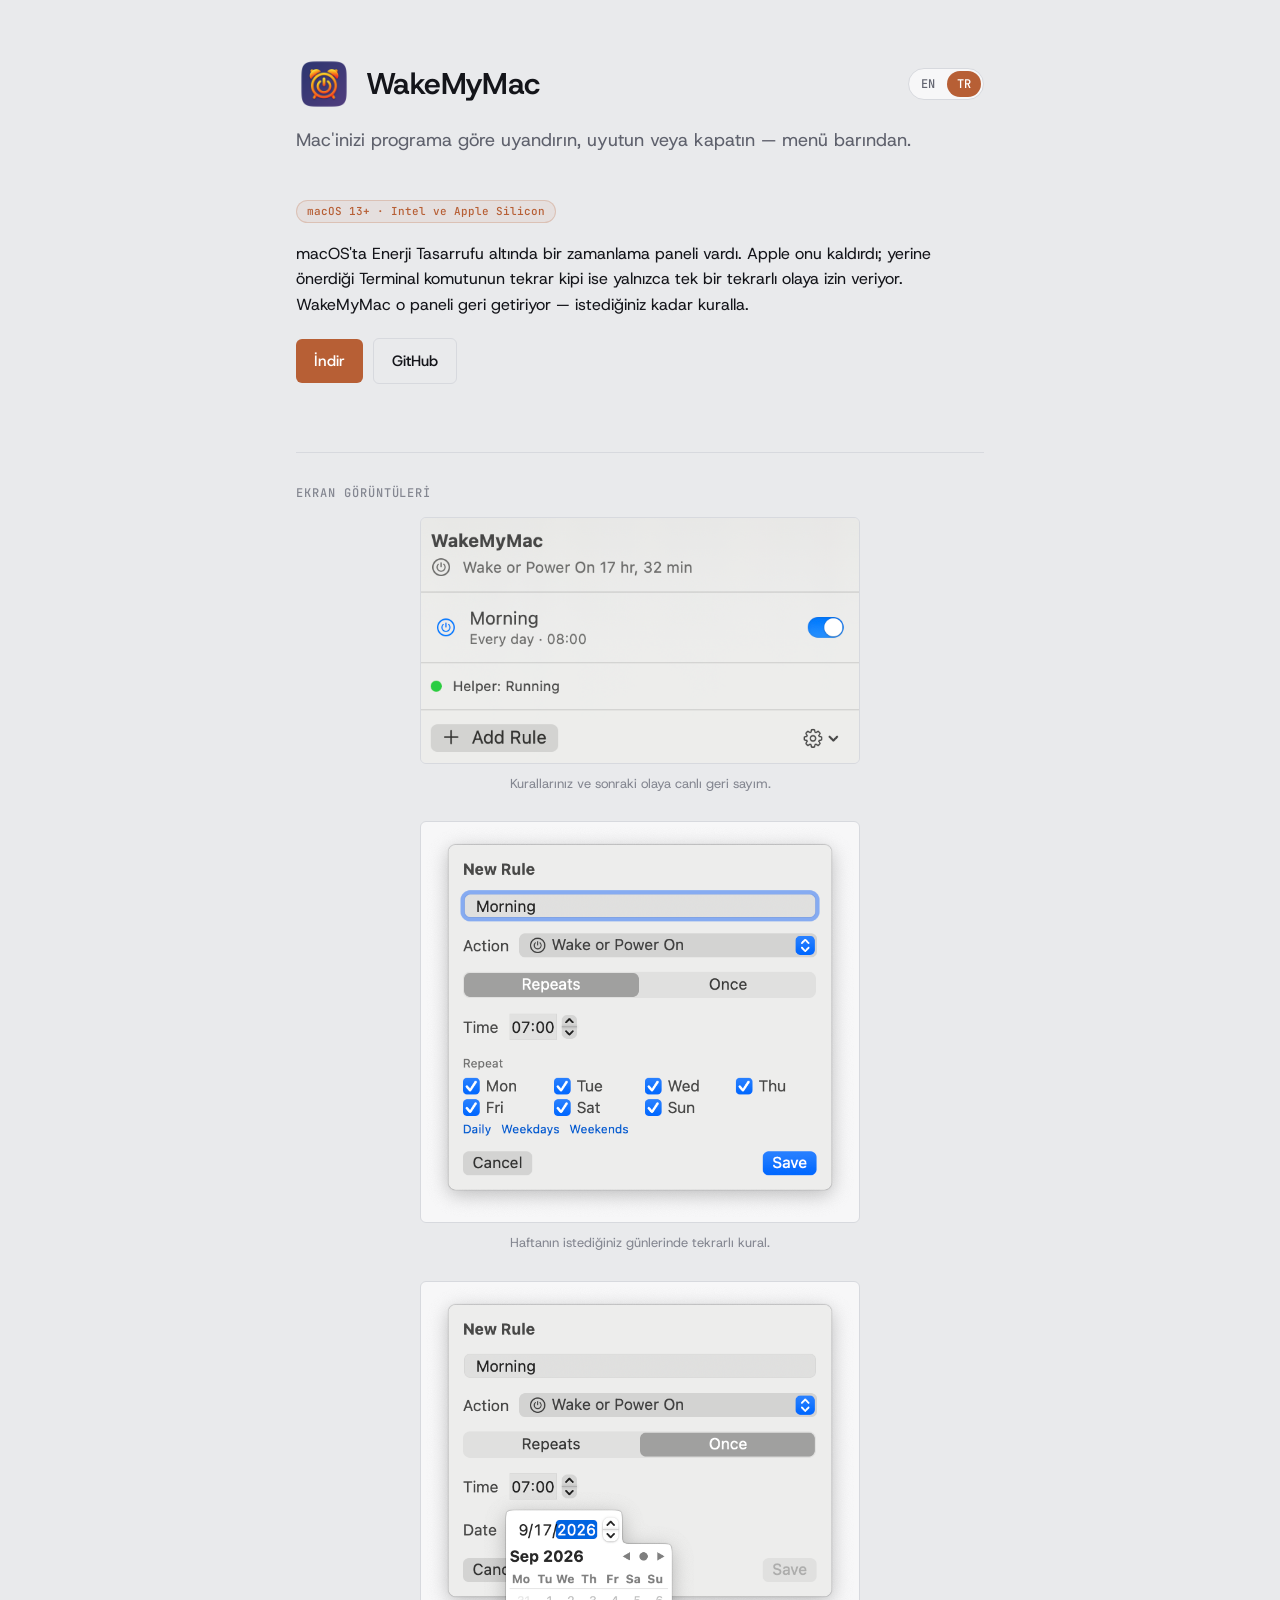
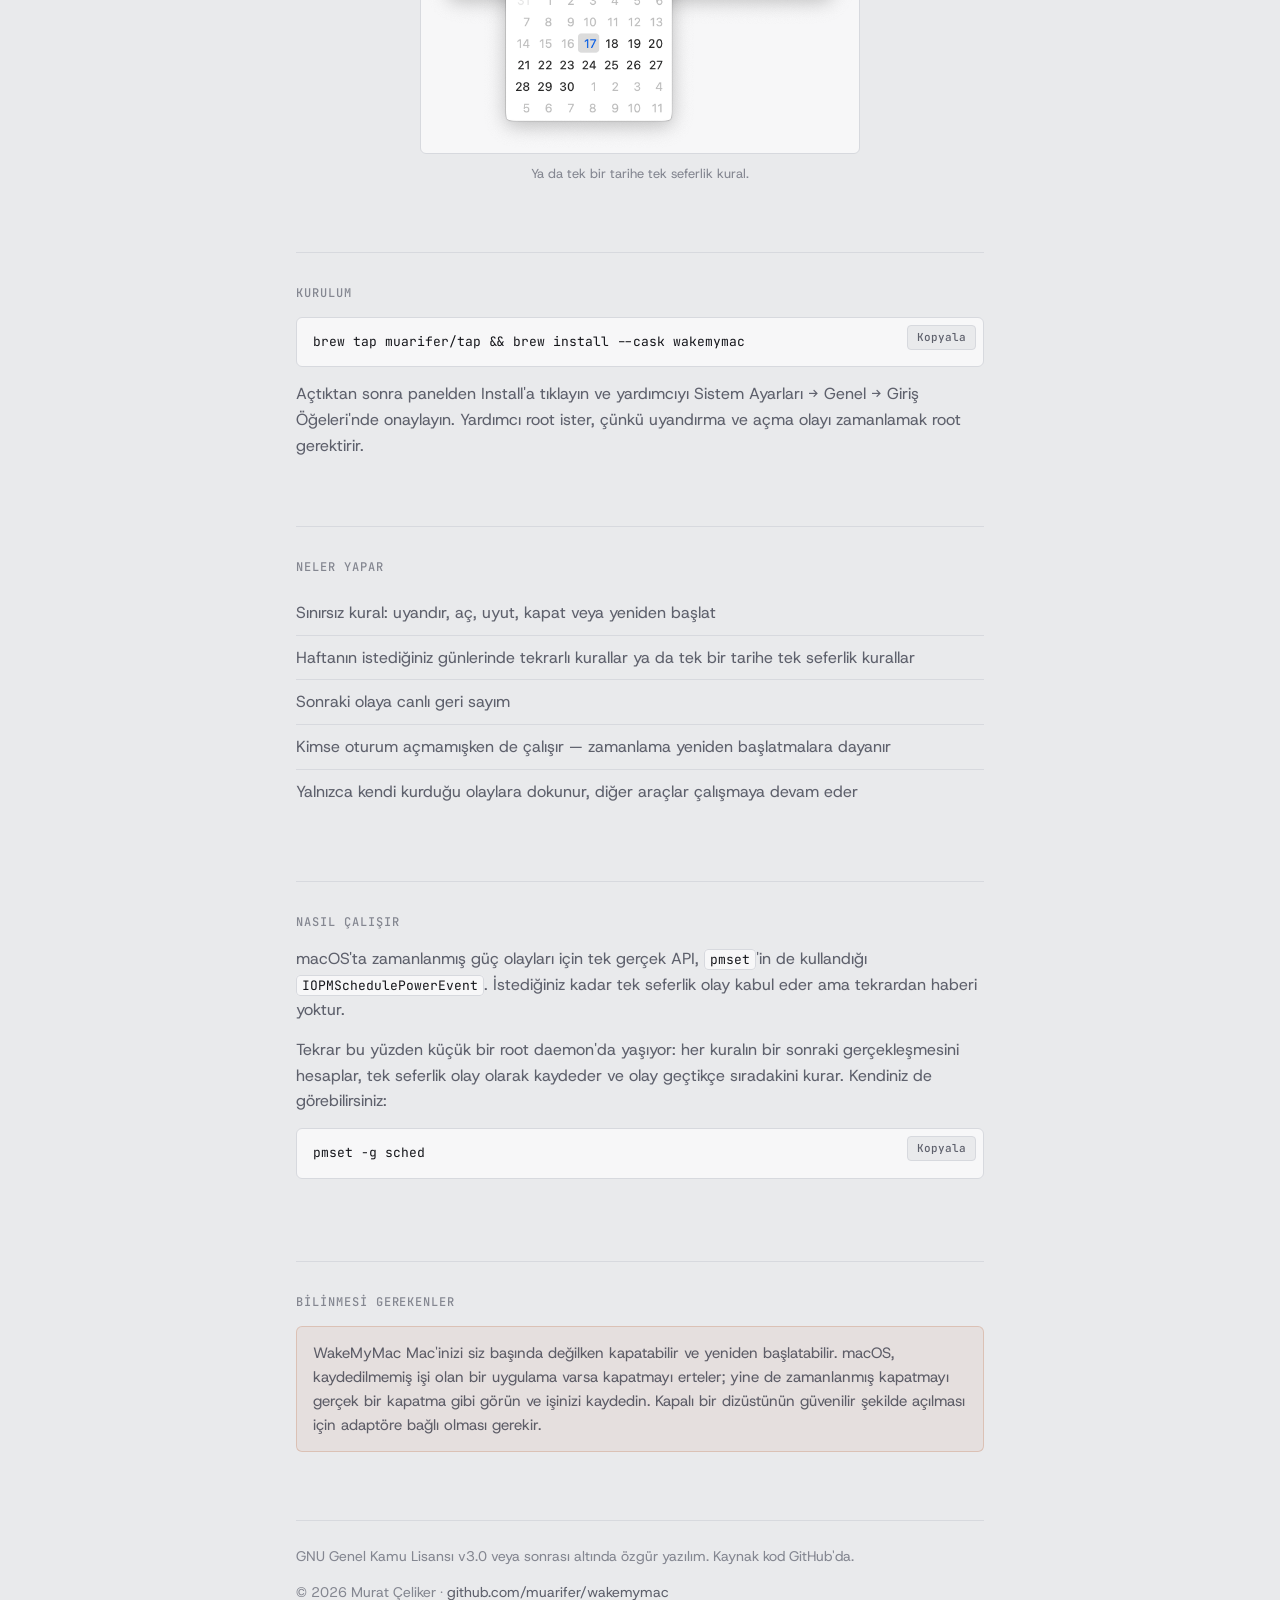
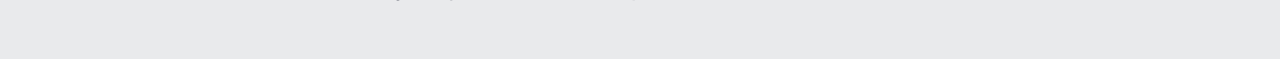
==== docs/index-tr.html @ ff8da6a6 "Split the site into English and Turkish pages, add copy buttons to commands" ====
<!DOCTYPE html>
<html lang="tr">
<head>
<meta charset="utf-8">
<meta name="viewport" content="width=device-width, initial-scale=1">
<title>WakeMyMac — macOS için zamanlanmış güç olayları</title>
<meta name="description" content="Mac'inizi programa göre uyandıran, uyutan veya kapatan bir menü bar uygulaması. pmset repeat'in aksine sınırsız tekrarlı kural.">
<link rel="icon" href="icon.png">
<link rel="canonical" href="https://muarifer.github.io/wakemymac/index-tr.html">
<link rel="alternate" hreflang="en" href="https://muarifer.github.io/wakemymac/">
<link rel="alternate" hreflang="tr" href="https://muarifer.github.io/wakemymac/index-tr.html">
<meta property="og:title" content="WakeMyMac">
<meta property="og:description" content="Mac'inizi programa göre uyandırın, uyutun veya kapatın — menü barından.">
<meta property="og:image" content="https://muarifer.github.io/wakemymac/icon.png">
<link rel="preconnect" href="https://fonts.googleapis.com">
<link rel="preconnect" href="https://fonts.gstatic.com" crossorigin>
<link href="https://fonts.googleapis.com/css2?family=Host+Grotesk:wght@400;500;600&family=JetBrains+Mono:wght@400;500&display=swap" rel="stylesheet">
<link rel="stylesheet" href="style.css">
</head>
<body>
<div class="wrap">

  <header>
    <div class="top">
      <img src="icon.png" alt="WakeMyMac simgesi">
      <h1>WakeMyMac</h1>
      <nav class="lang">
        <a href="index.html" hreflang="en">EN</a>
        <a href="index-tr.html" aria-current="page">TR</a>
      </nav>
    </div>
    <p class="tagline">Mac'inizi programa göre uyandırın, uyutun veya kapatın — menü barından.</p>
  </header>

  <section>
    <span class="badge">macOS 13+ · Intel ve Apple Silicon</span>
    <p class="lead">macOS'ta Enerji Tasarrufu altında bir zamanlama paneli vardı. Apple onu kaldırdı; yerine önerdiği Terminal komutunun tekrar kipi ise yalnızca tek bir tekrarlı olaya izin veriyor. WakeMyMac o paneli geri getiriyor — istediğiniz kadar kuralla.</p>
    <div class="actions">
      <a class="btn" href="https://github.com/muarifer/wakemymac/releases/latest">İndir</a>
      <a class="btn ghost" href="https://github.com/muarifer/wakemymac">GitHub</a>
    </div>
  </section>

  <section>
    <h2>Ekran görüntüleri</h2>
    <div class="shots">
      <figure>
        <img src="screenshot.png" alt="Menü bar paneli: kural listesi ve sonraki olaya canlı geri sayım">
        <figcaption>Kurallarınız ve sonraki olaya canlı geri sayım.</figcaption>
      </figure>
      <figure>
        <img src="screenshot-editor.png" alt="Kural editörü Tekrarlı kipinde, haftanın her günü için onay kutuları">
        <figcaption>Haftanın istediğiniz günlerinde tekrarlı kural.</figcaption>
      </figure>
      <figure>
        <img src="screenshot-once.png" alt="Kural editörü Tek seferlik kipinde, açılmış takvim seçici">
        <figcaption>Ya da tek bir tarihe tek seferlik kural.</figcaption>
      </figure>
    </div>
  </section>

  <section>
    <h2>Kurulum</h2>
    <pre>brew tap muarifer/tap &amp;&amp; brew install --cask wakemymac</pre>
    <p>Açtıktan sonra panelden Install'a tıklayın ve yardımcıyı Sistem Ayarları → Genel → Giriş Öğeleri'nde onaylayın. Yardımcı root ister, çünkü uyandırma ve açma olayı zamanlamak root gerektirir.</p>
  </section>

  <section>
    <h2>Neler yapar</h2>
    <ul>
      <li>Sınırsız kural: uyandır, aç, uyut, kapat veya yeniden başlat</li>
      <li>Haftanın istediğiniz günlerinde tekrarlı kurallar ya da tek bir tarihe tek seferlik kurallar</li>
      <li>Sonraki olaya canlı geri sayım</li>
      <li>Kimse oturum açmamışken de çalışır — zamanlama yeniden başlatmalara dayanır</li>
      <li>Yalnızca kendi kurduğu olaylara dokunur, diğer araçlar çalışmaya devam eder</li>
    </ul>
  </section>

  <section>
    <h2>Nasıl çalışır</h2>
    <p>macOS'ta zamanlanmış güç olayları için tek gerçek API, <code>pmset</code>'in de kullandığı <code>IOPMSchedulePowerEvent</code>. İstediğiniz kadar tek seferlik olay kabul eder ama tekrardan haberi yoktur.</p>
    <p>Tekrar bu yüzden küçük bir root daemon'da yaşıyor: her kuralın bir sonraki gerçekleşmesini hesaplar, tek seferlik olay olarak kaydeder ve olay geçtikçe sıradakini kurar. Kendiniz de görebilirsiniz:</p>
    <pre>pmset -g sched</pre>
  </section>

  <section>
    <h2>Bilinmesi gerekenler</h2>
    <p class="note">WakeMyMac Mac'inizi siz başında değilken kapatabilir ve yeniden başlatabilir. macOS, kaydedilmemiş işi olan bir uygulama varsa kapatmayı erteler; yine de zamanlanmış kapatmayı gerçek bir kapatma gibi görün ve işinizi kaydedin. Kapalı bir dizüstünün güvenilir şekilde açılması için adaptöre bağlı olması gerekir.</p>
  </section>

  <footer>
    <p>GNU Genel Kamu Lisansı v3.0 veya sonrası altında özgür yazılım. Kaynak kod GitHub'da.</p>
    <p>© 2026 Murat Çeliker · <a href="https://github.com/muarifer/wakemymac">github.com/muarifer/wakemymac</a></p>
  </footer>

</div>
<script src="copy.js"></script>
</body>
</html>
---- docs/style.css ----
/* SPDX-License-Identifier: GPL-3.0-or-later
   Copyright (C) 2026 Murat Çeliker */

:root {
  --bg: #e9eaec;
  --card: #f7f7f8;
  --fg: #14151a;
  --fg-2: rgba(15, 19, 36, 0.64);
  --fg-3: rgba(13, 17, 38, 0.46);
  --line: #d7d9de;
  --accent: #b75f35;
  --accent-surface: rgba(183, 95, 53, 0.075);
  --accent-border: rgba(183, 95, 53, 0.24);
  --radius: 6px;
  --sans: "Host Grotesk", ui-sans-serif, system-ui, sans-serif;
  --mono: "JetBrains Mono", ui-monospace, SFMono-Regular, Menlo, monospace;
}
@media (prefers-color-scheme: dark) {
  :root:not([data-theme="light"]) {
    --bg: #131418;
    --card: #1b1c21;
    --fg: #f2f3f5;
    --fg-2: rgba(242, 243, 245, 0.62);
    --fg-3: rgba(242, 243, 245, 0.42);
    --line: #2b2d34;
    --accent: #e0834f;
    --accent-surface: rgba(224, 131, 79, 0.1);
    --accent-border: rgba(224, 131, 79, 0.28);
  }
}
:root[data-theme="dark"] {
  --bg: #131418;
  --card: #1b1c21;
  --fg: #f2f3f5;
  --fg-2: rgba(242, 243, 245, 0.62);
  --fg-3: rgba(242, 243, 245, 0.42);
  --line: #2b2d34;
  --accent: #e0834f;
  --accent-surface: rgba(224, 131, 79, 0.1);
  --accent-border: rgba(224, 131, 79, 0.28);
}

* { box-sizing: border-box; }
html { -webkit-font-smoothing: antialiased; -moz-osx-font-smoothing: grayscale; }
body {
  margin: 0;
  background: var(--bg);
  color: var(--fg);
  font-family: var(--sans);
  font-size: 16px;
  line-height: 1.6;
}
.wrap { max-width: 720px; margin: 0 auto; padding: 0 16px; }

header { padding: 56px 0 8px; }
.top { display: flex; align-items: center; gap: 14px; }
.top img { width: 56px; height: 56px; }
h1 { font-size: 30px; font-weight: 600; margin: 0; letter-spacing: -0.02em; }
.tagline { color: var(--fg-2); margin: 14px 0 0; font-size: 18px; }

.lang {
  margin-left: auto; display: flex; gap: 2px;
  border: 1px solid var(--line); border-radius: 999px; padding: 2px; background: var(--card);
}
.lang a {
  font: 500 12px/1 var(--mono); color: var(--fg-2);
  border-radius: 999px; padding: 7px 10px; text-decoration: none;
}
.lang a:hover { text-decoration: none; color: var(--fg); }
.lang a[aria-current="page"] { background: var(--accent); color: #fff; }

section { padding: 34px 0; border-top: 1px solid var(--line); margin-top: 34px; }
header + section { border-top: 0; margin-top: 0; }
h2 {
  font: 500 12px/1 var(--mono); text-transform: uppercase; letter-spacing: 0.08em;
  color: var(--fg-3); margin: 0 0 18px;
}
p { margin: 0 0 14px; color: var(--fg-2); }
p.lead { color: var(--fg); }
p:last-child { margin-bottom: 0; }
strong { color: var(--fg); font-weight: 500; }
a { color: var(--accent); text-decoration: none; }
a:hover { text-decoration: underline; }

.badge {
  display: inline-block; font: 500 11px/1 var(--mono);
  color: var(--accent); background: var(--accent-surface);
  border: 1px solid var(--accent-border); border-radius: 999px;
  padding: 5px 10px; margin-bottom: 18px;
}

.actions { display: flex; flex-wrap: wrap; gap: 10px; align-items: center; margin-top: 20px; }
.btn {
  display: inline-block; background: var(--accent); color: #fff;
  border-radius: var(--radius); padding: 10px 18px; font-weight: 500; font-size: 15px;
}
.btn:hover { text-decoration: none; opacity: 0.9; }
.btn.ghost { background: transparent; color: var(--fg); border: 1px solid var(--line); }

pre, code { font-family: var(--mono); font-size: 13px; }
pre {
  background: var(--card); border: 1px solid var(--line); border-radius: var(--radius);
  padding: 14px 16px; overflow-x: auto; margin: 0 0 14px; color: var(--fg);
}
p > code {
  background: var(--card); border: 1px solid var(--line);
  border-radius: 4px; padding: 1px 5px; color: var(--fg);
}

.code { position: relative; }
.code pre { padding-right: 84px; }
.copy {
  position: absolute; top: 8px; right: 8px;
  font: 500 11px/1 var(--mono); color: var(--fg-2);
  background: var(--bg); border: 1px solid var(--line); border-radius: 4px;
  padding: 6px 9px; cursor: pointer;
}
.copy:hover { color: var(--fg); border-color: var(--accent-border); }
.copy.done { color: var(--accent); border-color: var(--accent-border); background: var(--accent-surface); }

/* One column, uniform width: the captures have different intrinsic sizes, so
   side-by-side scaling left them ragged. */
.shots { display: flex; flex-direction: column; align-items: center; gap: 28px; }
.shots figure { margin: 0; width: 100%; max-width: 440px; }
.shots img {
  display: block; width: 100%; height: auto;
  border: 1px solid var(--line); border-radius: var(--radius); background: var(--card);
}
.shots figcaption {
  font: 400 13px/1.5 var(--sans); color: var(--fg-3);
  margin-top: 10px; text-align: center;
}

ul { margin: 0; padding-left: 0; list-style: none; }
li { color: var(--fg-2); padding: 9px 0; border-bottom: 1px solid var(--line); }
li:last-child { border-bottom: 0; }

.note {
  background: var(--accent-surface); border: 1px solid var(--accent-border);
  border-radius: var(--radius); padding: 14px 16px; color: var(--fg-2); font-size: 15px;
}

footer {
  border-top: 1px solid var(--line); margin-top: 34px;
  padding: 24px 0 56px; color: var(--fg-3); font-size: 14px;
}
footer a { color: var(--fg-2); }
footer p { color: var(--fg-3); }
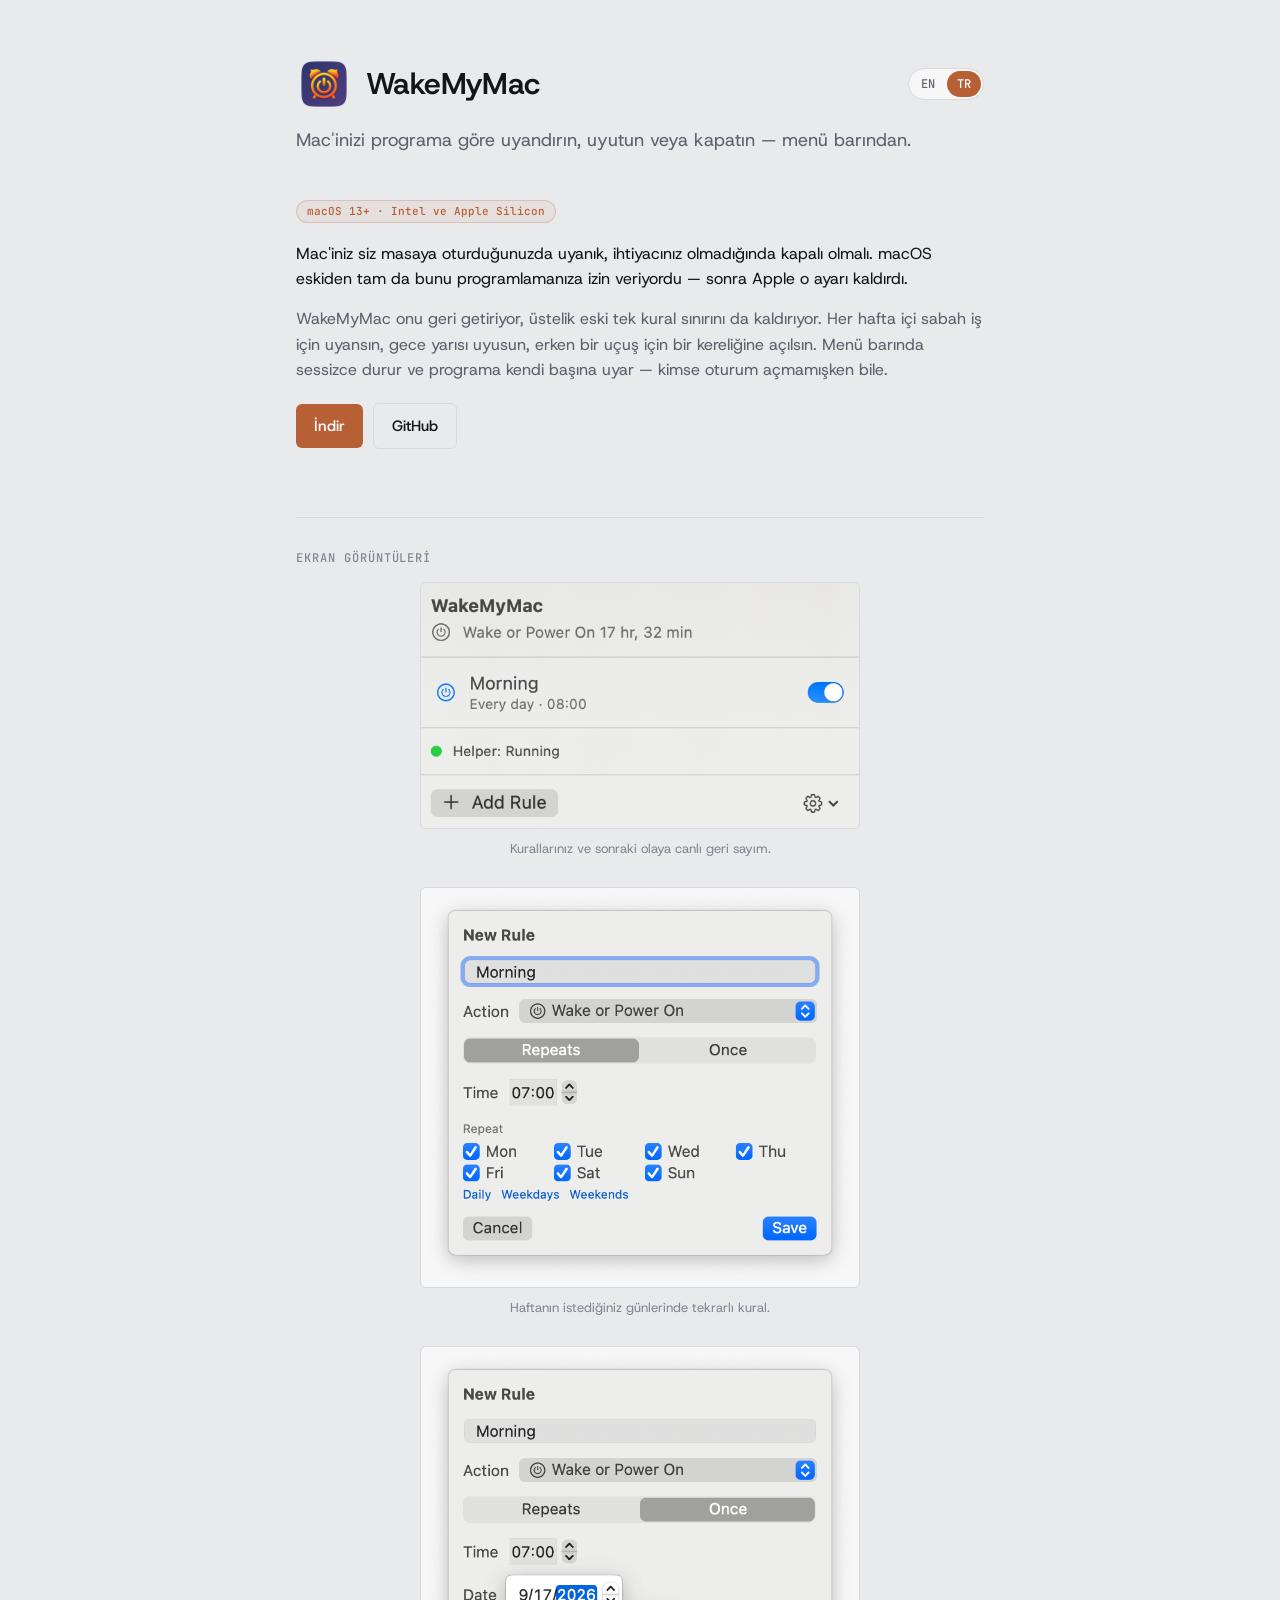
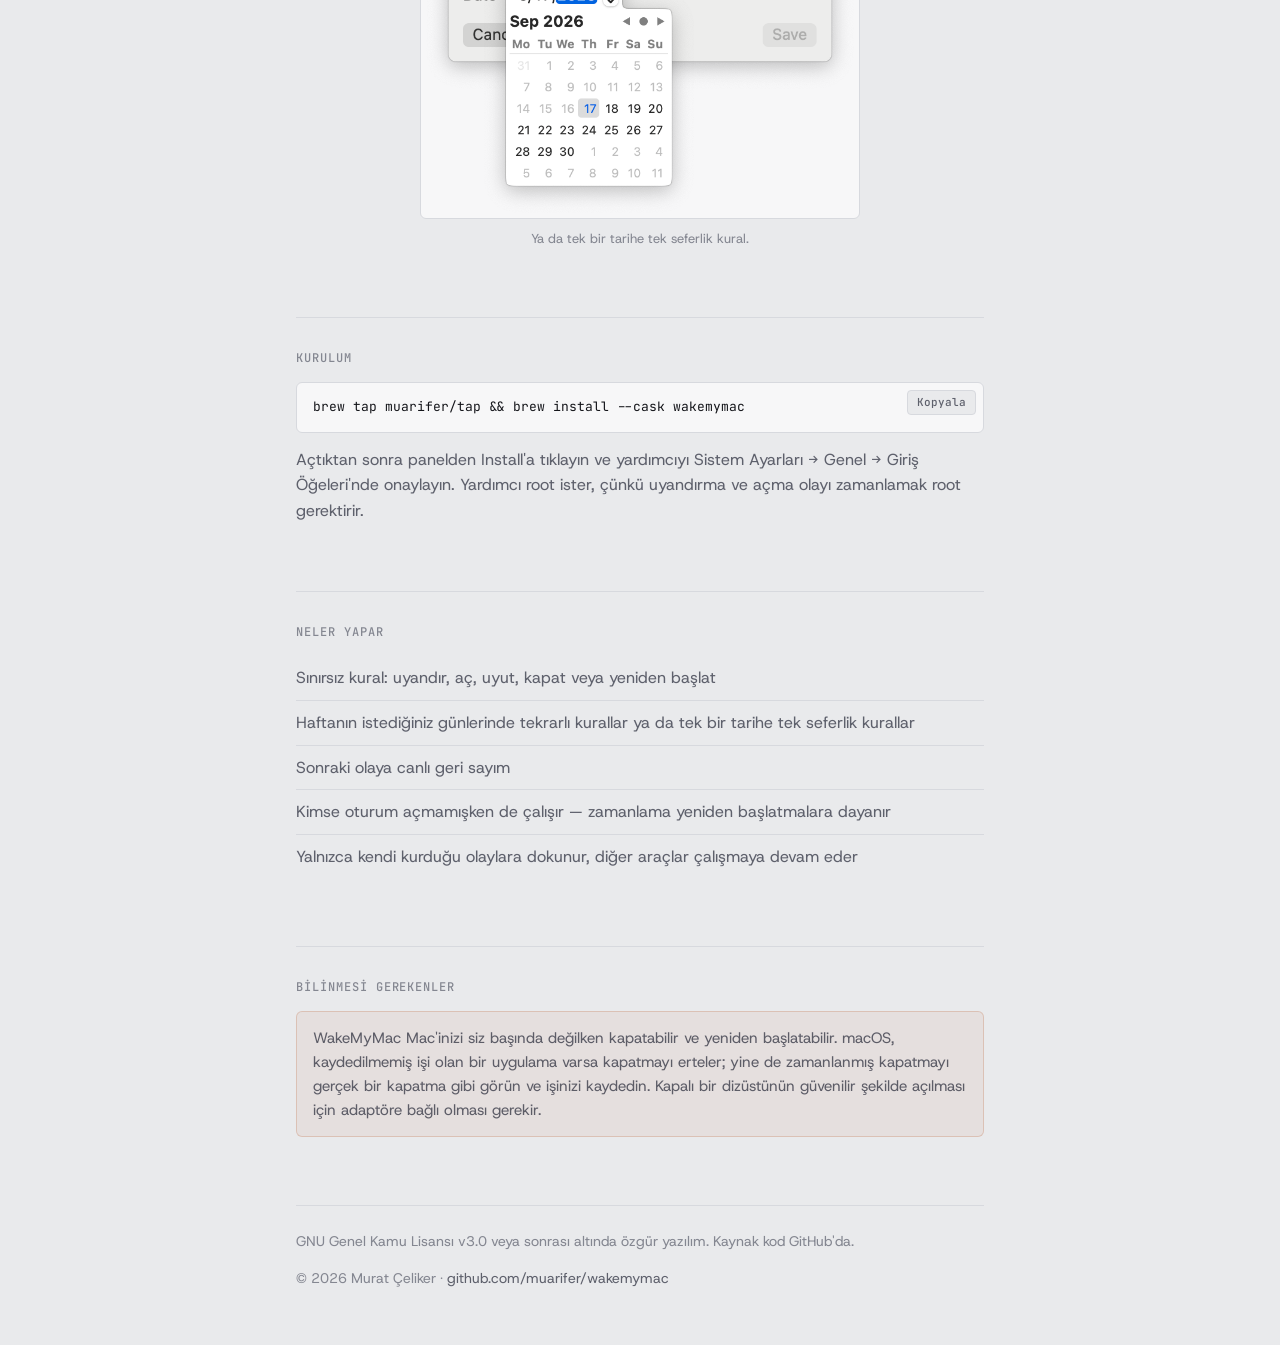
==== commit ac122b3d: "Rewrite the site intro as plain benefit copy, drop the technical section" ====
--- a/docs/index-tr.html
+++ b/docs/index-tr.html
@@ -34,7 +34,8 @@
 
   <section>
     <span class="badge">macOS 13+ · Intel ve Apple Silicon</span>
-    <p class="lead">macOS'ta Enerji Tasarrufu altında bir zamanlama paneli vardı. Apple onu kaldırdı; yerine önerdiği Terminal komutunun tekrar kipi ise yalnızca tek bir tekrarlı olaya izin veriyor. WakeMyMac o paneli geri getiriyor — istediğiniz kadar kuralla.</p>
+    <p class="lead">Mac'iniz siz masaya oturduğunuzda uyanık, ihtiyacınız olmadığında kapalı olmalı. macOS eskiden tam da bunu programlamanıza izin veriyordu — sonra Apple o ayarı kaldırdı.</p>
+    <p>WakeMyMac onu geri getiriyor, üstelik eski tek kural sınırını da kaldırıyor. Her hafta içi sabah iş için uyansın, gece yarısı uyusun, erken bir uçuş için bir kereliğine açılsın. Menü barında sessizce durur ve programa kendi başına uyar — kimse oturum açmamışken bile.</p>
     <div class="actions">
       <a class="btn" href="https://github.com/muarifer/wakemymac/releases/latest">İndir</a>
       <a class="btn ghost" href="https://github.com/muarifer/wakemymac">GitHub</a>
@@ -77,13 +78,6 @@
   </section>
 
   <section>
-    <h2>Nasıl çalışır</h2>
-    <p>macOS'ta zamanlanmış güç olayları için tek gerçek API, <code>pmset</code>'in de kullandığı <code>IOPMSchedulePowerEvent</code>. İstediğiniz kadar tek seferlik olay kabul eder ama tekrardan haberi yoktur.</p>
-    <p>Tekrar bu yüzden küçük bir root daemon'da yaşıyor: her kuralın bir sonraki gerçekleşmesini hesaplar, tek seferlik olay olarak kaydeder ve olay geçtikçe sıradakini kurar. Kendiniz de görebilirsiniz:</p>
-    <pre>pmset -g sched</pre>
-  </section>
-
-  <section>
     <h2>Bilinmesi gerekenler</h2>
     <p class="note">WakeMyMac Mac'inizi siz başında değilken kapatabilir ve yeniden başlatabilir. macOS, kaydedilmemiş işi olan bir uygulama varsa kapatmayı erteler; yine de zamanlanmış kapatmayı gerçek bir kapatma gibi görün ve işinizi kaydedin. Kapalı bir dizüstünün güvenilir şekilde açılması için adaptöre bağlı olması gerekir.</p>
   </section>
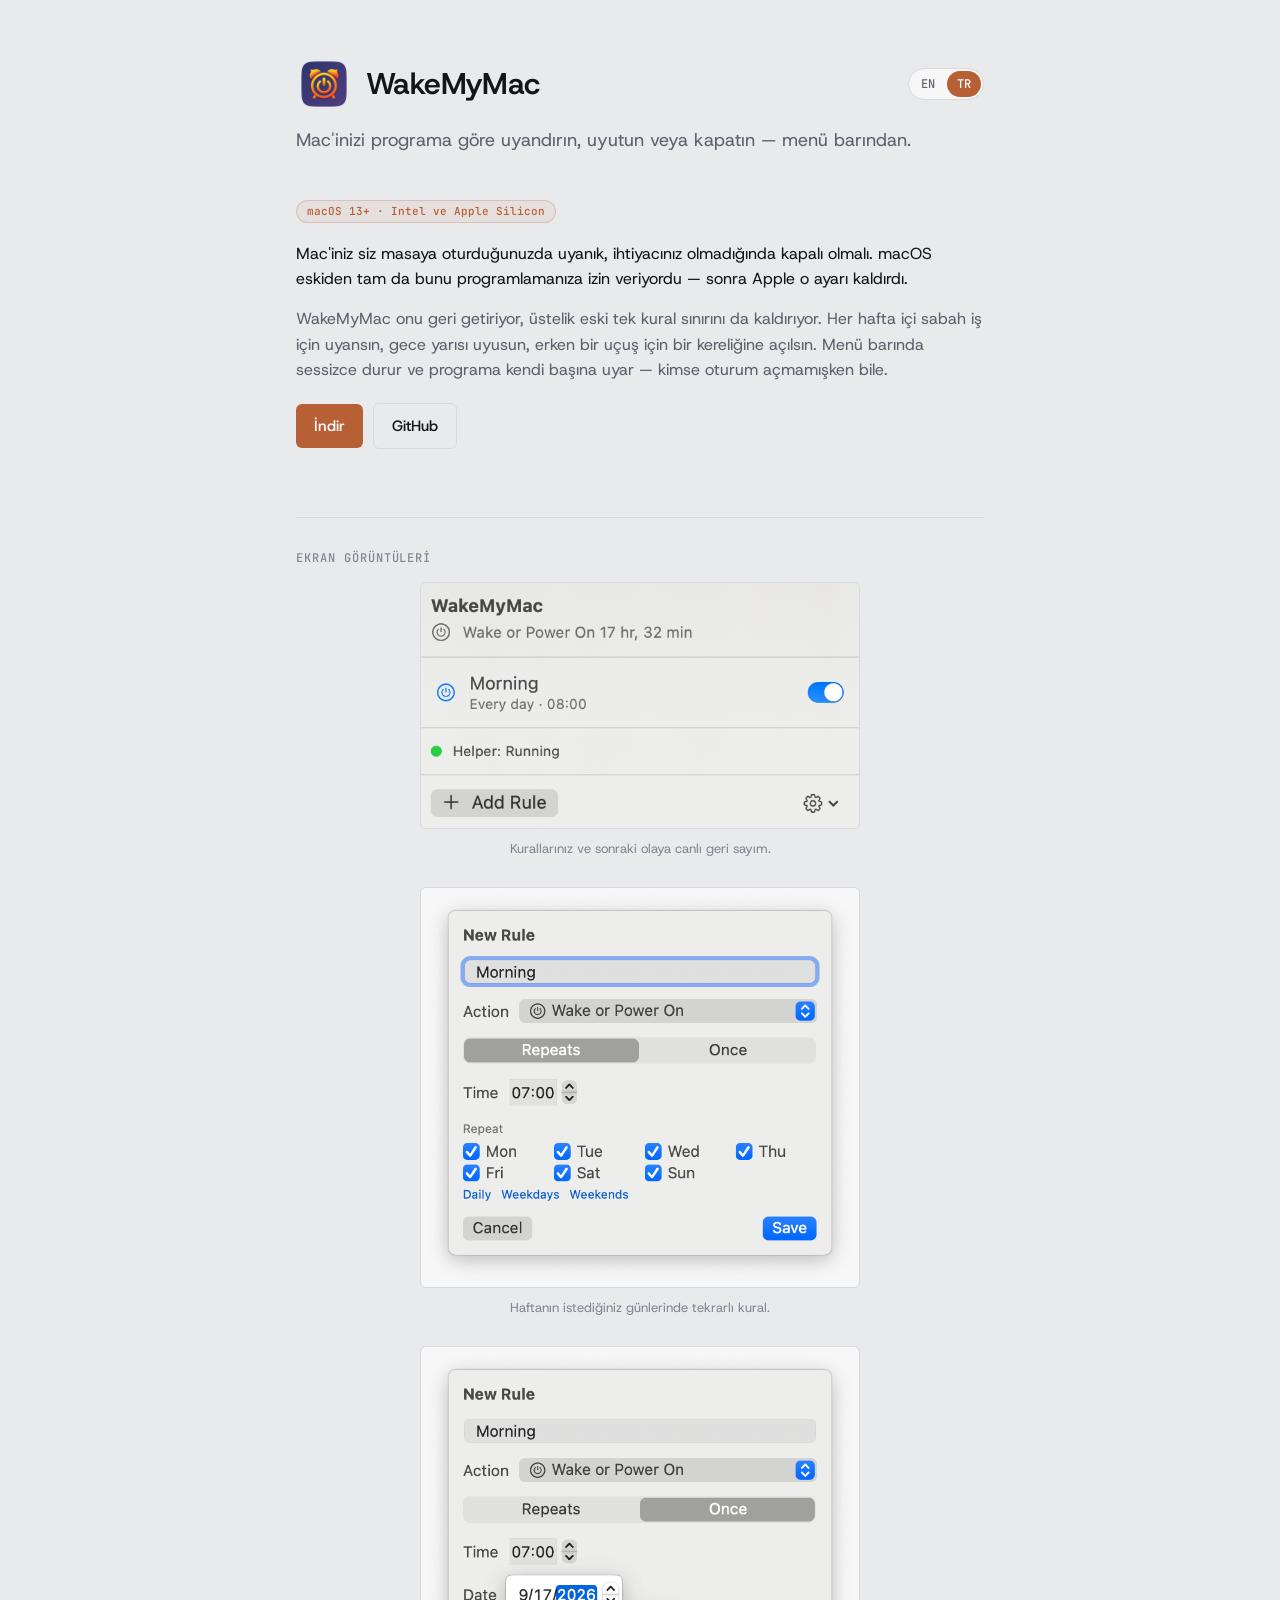
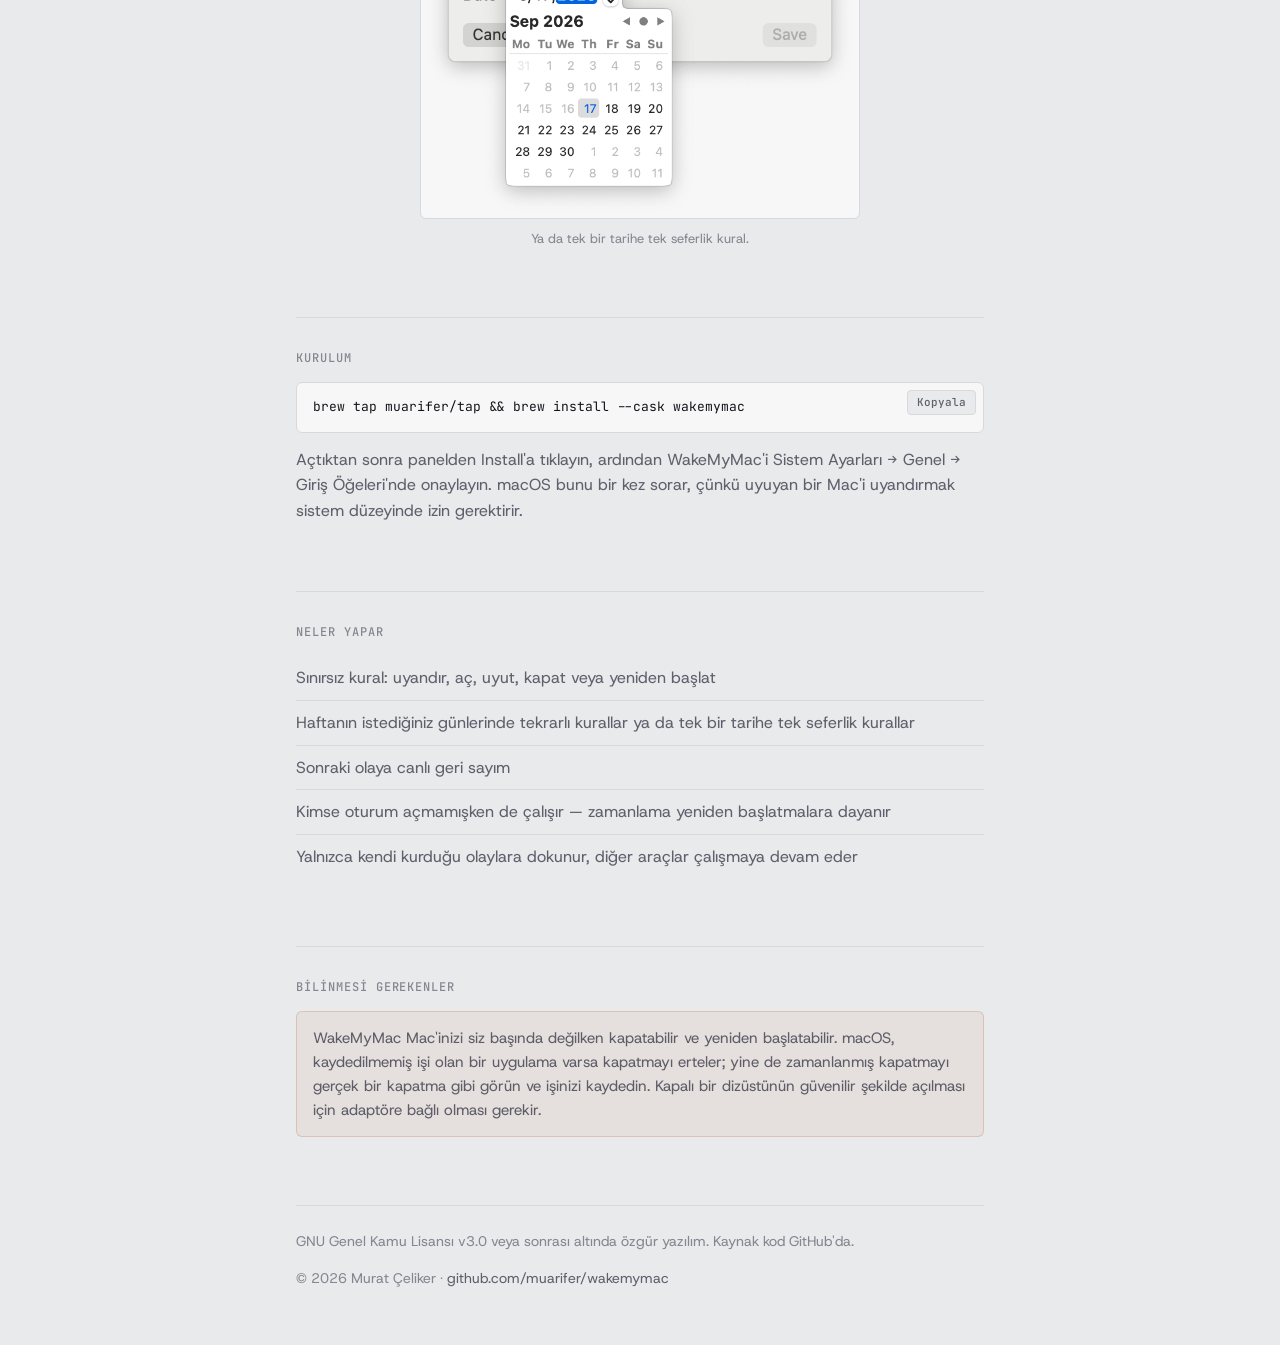
==== commit ad0e923c: "Drop remaining jargon from the install step" ====
--- a/docs/index-tr.html
+++ b/docs/index-tr.html
@@ -63,7 +63,7 @@
   <section>
     <h2>Kurulum</h2>
     <pre>brew tap muarifer/tap &amp;&amp; brew install --cask wakemymac</pre>
-    <p>Açtıktan sonra panelden Install'a tıklayın ve yardımcıyı Sistem Ayarları → Genel → Giriş Öğeleri'nde onaylayın. Yardımcı root ister, çünkü uyandırma ve açma olayı zamanlamak root gerektirir.</p>
+    <p>Açtıktan sonra panelden Install'a tıklayın, ardından WakeMyMac'i Sistem Ayarları → Genel → Giriş Öğeleri'nde onaylayın. macOS bunu bir kez sorar, çünkü uyuyan bir Mac'i uyandırmak sistem düzeyinde izin gerektirir.</p>
   </section>
 
   <section>
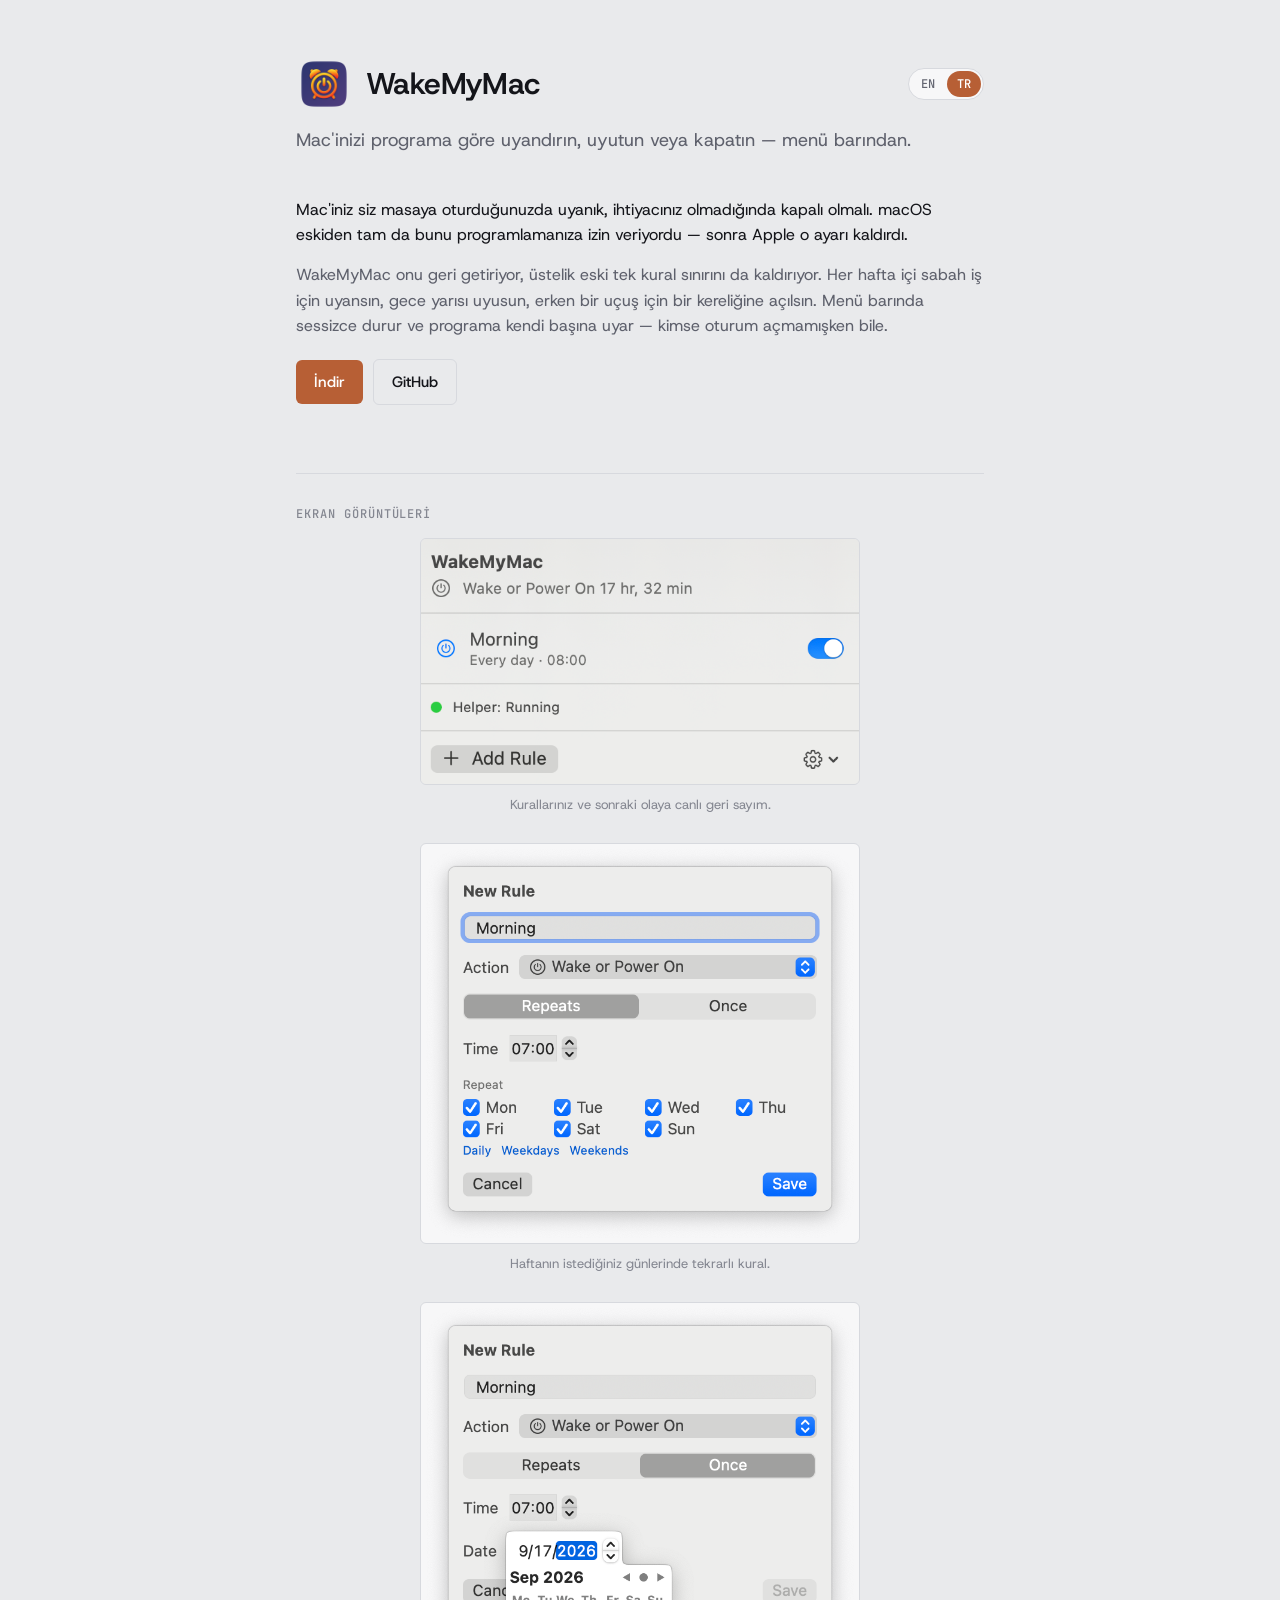
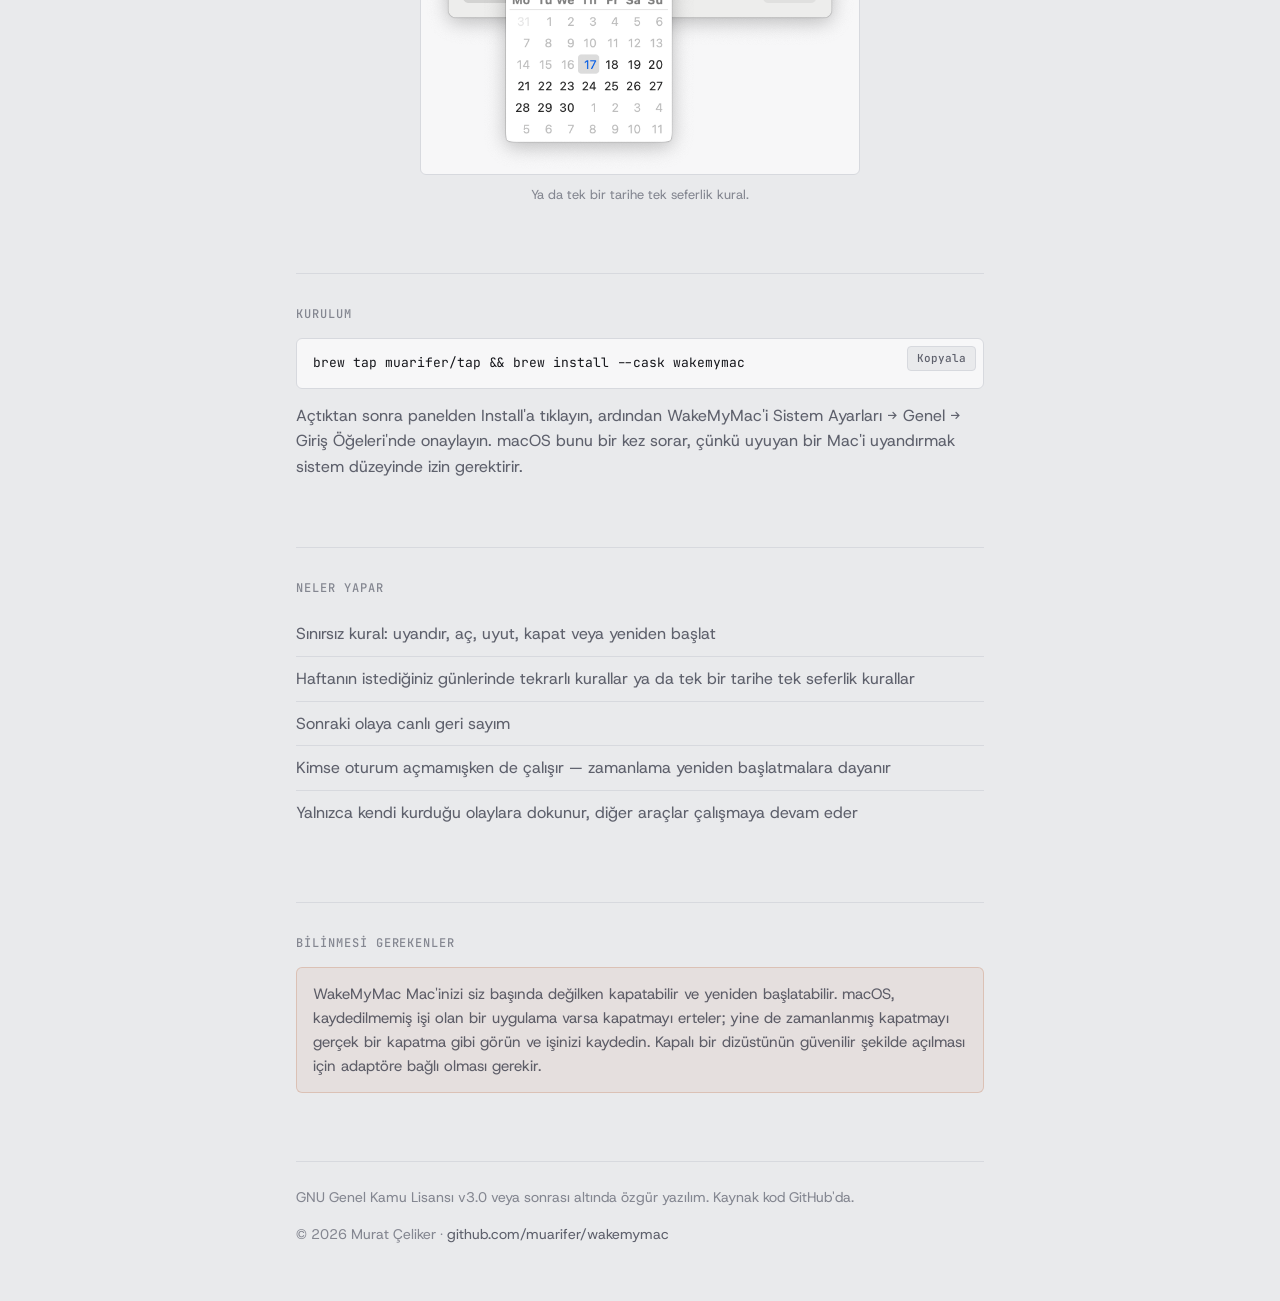
==== commit 40dbd895: "Remove the platform badge from the site" ====
--- a/docs/index-tr.html
+++ b/docs/index-tr.html
@@ -33,7 +33,6 @@
   </header>
 
   <section>
-    <span class="badge">macOS 13+ · Intel ve Apple Silicon</span>
     <p class="lead">Mac'iniz siz masaya oturduğunuzda uyanık, ihtiyacınız olmadığında kapalı olmalı. macOS eskiden tam da bunu programlamanıza izin veriyordu — sonra Apple o ayarı kaldırdı.</p>
     <p>WakeMyMac onu geri getiriyor, üstelik eski tek kural sınırını da kaldırıyor. Her hafta içi sabah iş için uyansın, gece yarısı uyusun, erken bir uçuş için bir kereliğine açılsın. Menü barında sessizce durur ve programa kendi başına uyar — kimse oturum açmamışken bile.</p>
     <div class="actions">
--- a/docs/style.css
+++ b/docs/style.css
@@ -82,12 +82,6 @@
 a { color: var(--accent); text-decoration: none; }
 a:hover { text-decoration: underline; }
 
-.badge {
-  display: inline-block; font: 500 11px/1 var(--mono);
-  color: var(--accent); background: var(--accent-surface);
-  border: 1px solid var(--accent-border); border-radius: 999px;
-  padding: 5px 10px; margin-bottom: 18px;
-}
 
 .actions { display: flex; flex-wrap: wrap; gap: 10px; align-items: center; margin-top: 20px; }
 .btn {
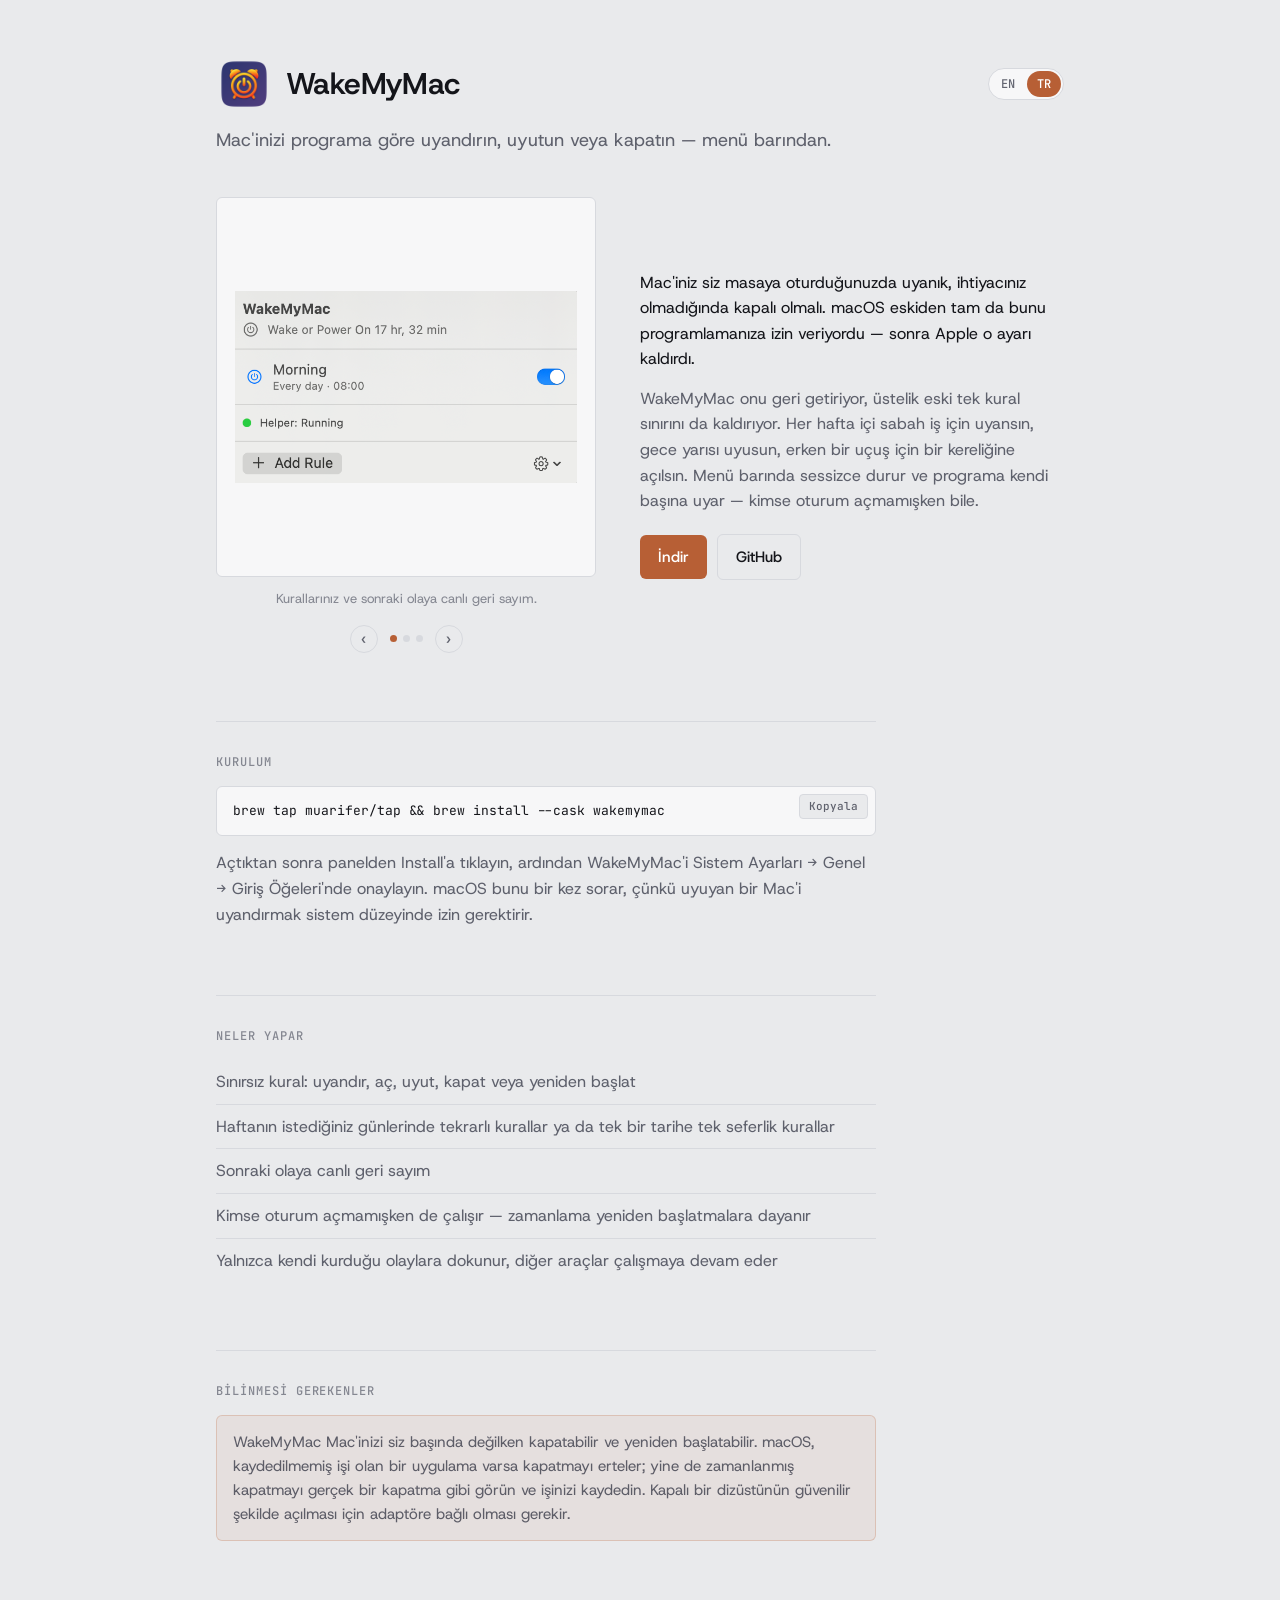
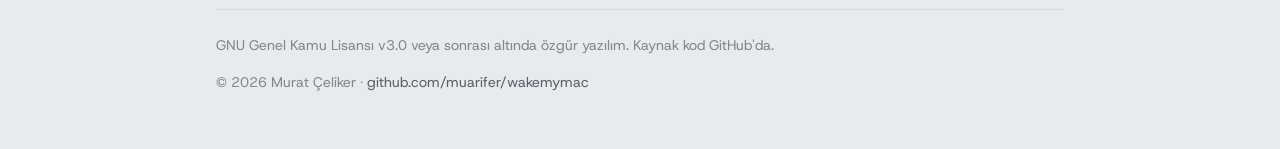
==== commit 3703eb40: "Move screenshots into the hero as a slider" ====
--- a/docs/index-tr.html
+++ b/docs/index-tr.html
@@ -32,30 +32,29 @@
     <p class="tagline">Mac'inizi programa göre uyandırın, uyutun veya kapatın — menü barından.</p>
   </header>
 
-  <section>
+  <section class="hero">
+    <div class="slider" data-slider>
+      <div class="stage">
+        <figure class="slide" data-caption="Kurallarınız ve sonraki olaya canlı geri sayım.">
+          <img src="screenshot.png" alt="Menü bar paneli: kural listesi ve sonraki olaya canlı geri sayım">
+        </figure>
+        <figure class="slide" data-caption="Haftanın istediğiniz günlerinde tekrarlı kural.">
+          <img src="screenshot-editor.png" alt="Kural editörü Tekrarlı kipinde, haftanın her günü için onay kutuları">
+        </figure>
+        <figure class="slide" data-caption="Ya da tek bir tarihe tek seferlik kural.">
+          <img src="screenshot-once.png" alt="Kural editörü Tek seferlik kipinde, açılmış takvim seçici">
+        </figure>
+      </div>
+      <p class="slider-caption">Kurallarınız ve sonraki olaya canlı geri sayım.</p>
+      <div class="slider-nav"></div>
+    </div>
+    <div class="hero-copy">
     <p class="lead">Mac'iniz siz masaya oturduğunuzda uyanık, ihtiyacınız olmadığında kapalı olmalı. macOS eskiden tam da bunu programlamanıza izin veriyordu — sonra Apple o ayarı kaldırdı.</p>
     <p>WakeMyMac onu geri getiriyor, üstelik eski tek kural sınırını da kaldırıyor. Her hafta içi sabah iş için uyansın, gece yarısı uyusun, erken bir uçuş için bir kereliğine açılsın. Menü barında sessizce durur ve programa kendi başına uyar — kimse oturum açmamışken bile.</p>
     <div class="actions">
       <a class="btn" href="https://github.com/muarifer/wakemymac/releases/latest">İndir</a>
       <a class="btn ghost" href="https://github.com/muarifer/wakemymac">GitHub</a>
     </div>
-  </section>
-
-  <section>
-    <h2>Ekran görüntüleri</h2>
-    <div class="shots">
-      <figure>
-        <img src="screenshot.png" alt="Menü bar paneli: kural listesi ve sonraki olaya canlı geri sayım">
-        <figcaption>Kurallarınız ve sonraki olaya canlı geri sayım.</figcaption>
-      </figure>
-      <figure>
-        <img src="screenshot-editor.png" alt="Kural editörü Tekrarlı kipinde, haftanın her günü için onay kutuları">
-        <figcaption>Haftanın istediğiniz günlerinde tekrarlı kural.</figcaption>
-      </figure>
-      <figure>
-        <img src="screenshot-once.png" alt="Kural editörü Tek seferlik kipinde, açılmış takvim seçici">
-        <figcaption>Ya da tek bir tarihe tek seferlik kural.</figcaption>
-      </figure>
     </div>
   </section>
 
@@ -88,5 +87,6 @@
 
 </div>
 <script src="copy.js"></script>
+<script src="slider.js"></script>
 </body>
 </html>
--- a/docs/style.css
+++ b/docs/style.css
@@ -50,7 +50,10 @@
   font-size: 16px;
   line-height: 1.6;
 }
-.wrap { max-width: 720px; margin: 0 auto; padding: 0 16px; }
+/* Wide enough for the two-column hero; the text-only sections stay narrow
+   below so lines never run past a comfortable measure. */
+.wrap { max-width: 880px; margin: 0 auto; padding: 0 16px; }
+section:not(.hero) { max-width: 660px; }
 
 header { padding: 56px 0 8px; }
 .top { display: flex; align-items: center; gap: 14px; }
@@ -112,18 +115,51 @@
 .copy:hover { color: var(--fg); border-color: var(--accent-border); }
 .copy.done { color: var(--accent); border-color: var(--accent-border); background: var(--accent-surface); }
 
-/* One column, uniform width: the captures have different intrinsic sizes, so
-   side-by-side scaling left them ragged. */
-.shots { display: flex; flex-direction: column; align-items: center; gap: 28px; }
-.shots figure { margin: 0; width: 100%; max-width: 440px; }
-.shots img {
-  display: block; width: 100%; height: auto;
-  border: 1px solid var(--line); border-radius: var(--radius); background: var(--card);
+/* Hero: screenshots on the left, the pitch on the right. */
+.hero {
+  display: grid; grid-template-columns: minmax(0, 380px) 1fr;
+  gap: 44px; align-items: center;
 }
-.shots figcaption {
+@media (max-width: 760px) {
+  .hero { grid-template-columns: 1fr; gap: 28px; }
+}
+
+/* The captures have different intrinsic sizes, so the stage is a fixed box and
+   each one is contained inside it — otherwise the layout jumps between slides. */
+.stage {
+  position: relative; height: 380px; overflow: hidden;
+  background: var(--card); border: 1px solid var(--line); border-radius: var(--radius);
+}
+.slide {
+  position: absolute; inset: 0; margin: 0;
+  display: flex; align-items: center; justify-content: center;
+  padding: 18px; opacity: 0; transition: opacity 0.3s ease; pointer-events: none;
+}
+/* Without JavaScript the first capture still shows. Once the slider takes
+   over, `ready` retires that fallback — otherwise slide one would stay lit
+   under every other slide. */
+.slide:first-child { opacity: 1; }
+[data-slider].ready .slide { opacity: 0; }
+[data-slider].ready .slide.is-active { opacity: 1; }
+.slide img { max-width: 100%; max-height: 100%; object-fit: contain; }
+
+.slider-caption {
   font: 400 13px/1.5 var(--sans); color: var(--fg-3);
-  margin-top: 10px; text-align: center;
+  margin: 12px 0 0; text-align: center; min-height: 2.6em;
 }
+.slider-nav { display: flex; align-items: center; justify-content: center; gap: 12px; margin-top: 2px; }
+.arrow {
+  font: 400 18px/1 var(--sans); color: var(--fg-2);
+  background: none; border: 1px solid var(--line); border-radius: 999px;
+  width: 28px; height: 28px; cursor: pointer; padding: 0;
+}
+.arrow:hover { color: var(--fg); border-color: var(--accent-border); }
+.dots { display: flex; gap: 6px; }
+.dots button {
+  width: 7px; height: 7px; padding: 0; border: 0; border-radius: 999px;
+  background: var(--line); cursor: pointer;
+}
+.dots button[aria-current="true"] { background: var(--accent); }
 
 ul { margin: 0; padding-left: 0; list-style: none; }
 li { color: var(--fg-2); padding: 9px 0; border-bottom: 1px solid var(--line); }
